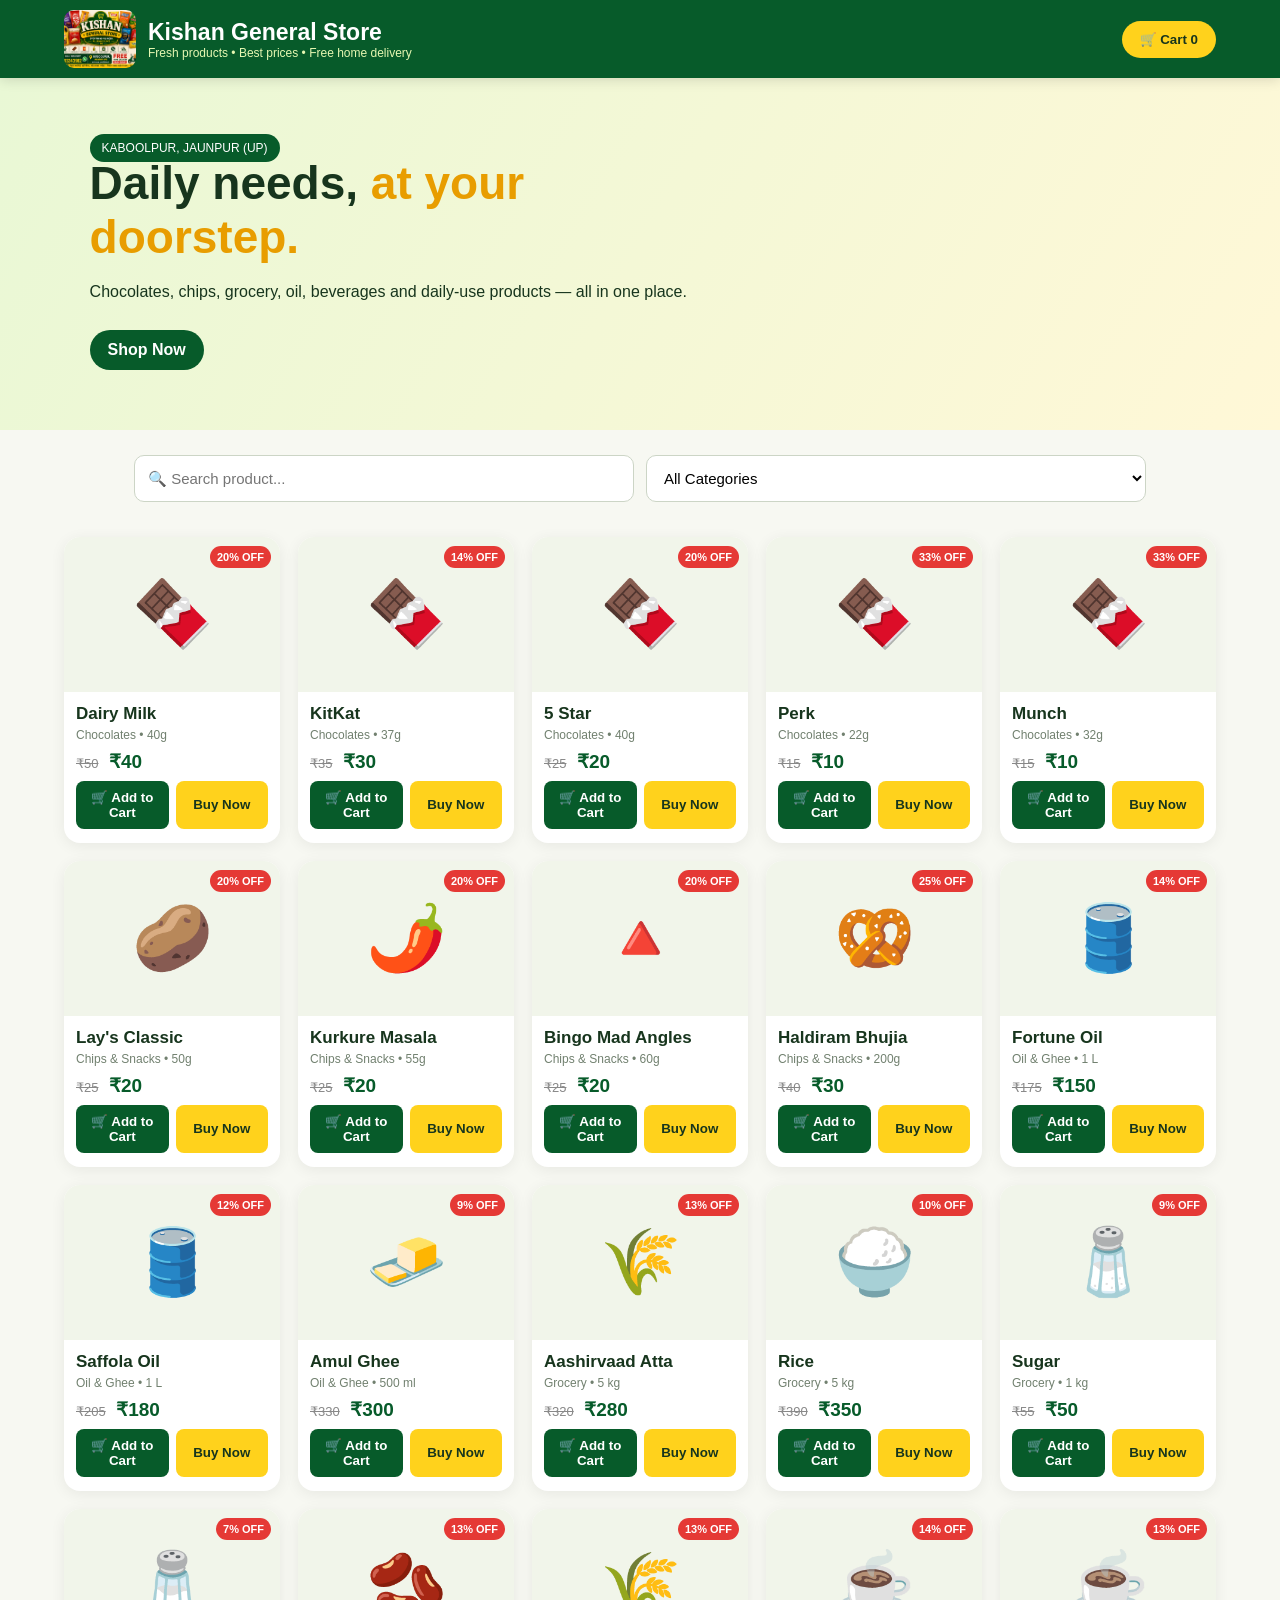
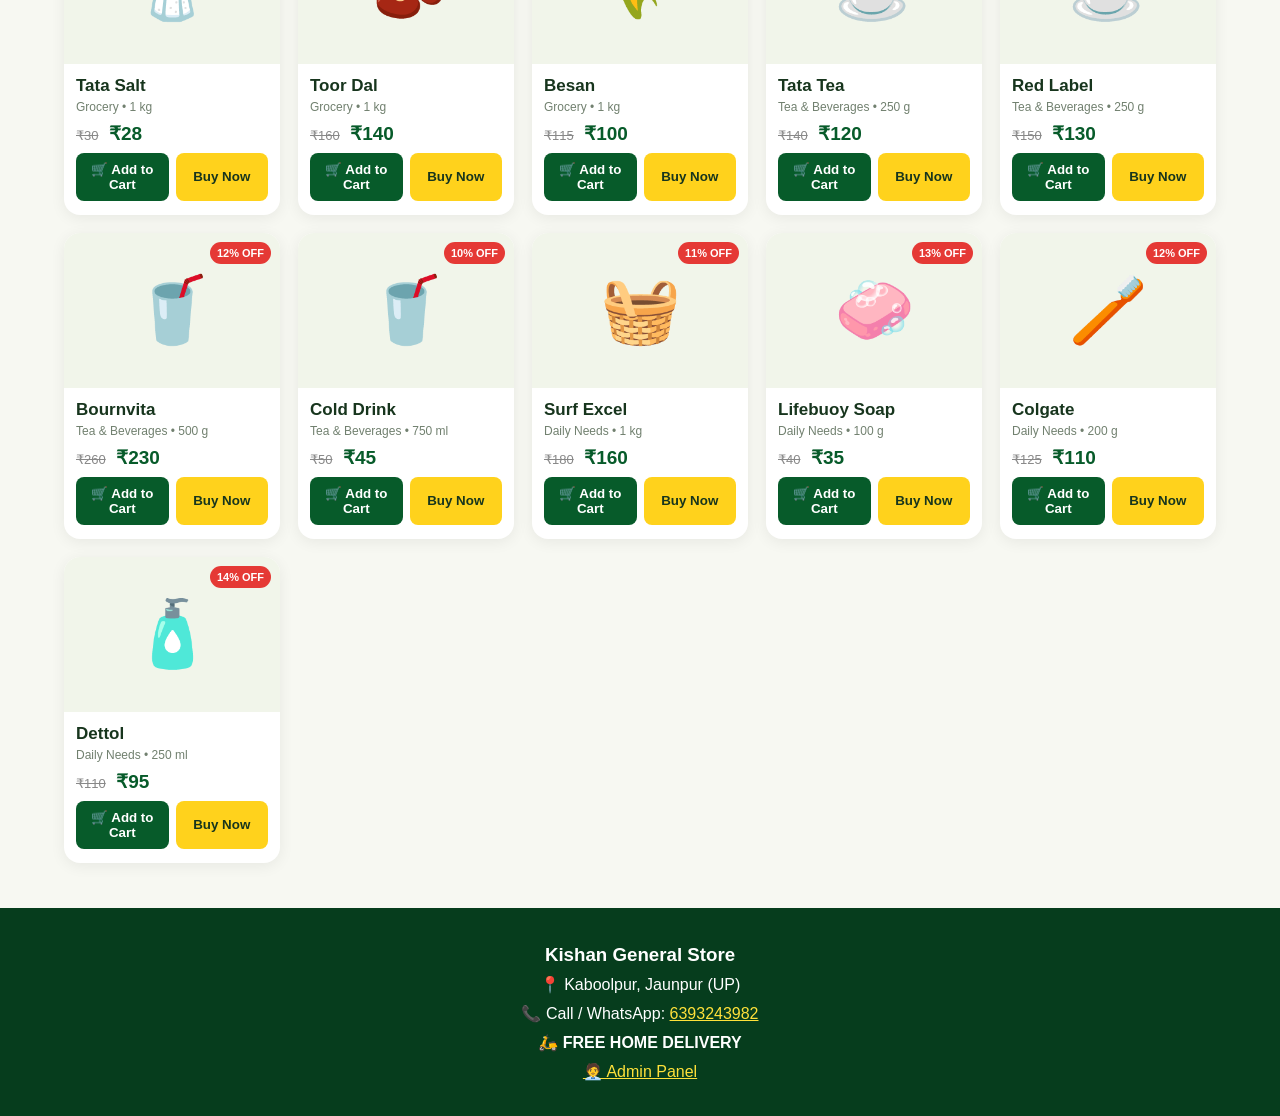
==== index.html @ 673d18b8 "Add kishan Genral store website" ====
<!DOCTYPE html>
<html lang="en">
<head>
  <meta charset="UTF-8">
  <meta name="viewport" content="width=device-width, initial-scale=1.0">
  <title>Kishan General Store</title>
  <link rel="stylesheet" href="style.css">
</head>
<body>
  <header class="header">
    <div class="brand">
      <img src="assets/logo.png" alt="Kishan General Store">
      <div>
        <h1>Kishan General Store</h1>
        <p>Fresh products • Best prices • Free home delivery</p>
      </div>
    </div>
    <button class="cart-btn" onclick="openCart()">🛒 Cart <span id="cartCount">0</span></button>
  </header>

  <section class="hero">
    <div>
      <span class="tag">KABOOLPUR, JAUNPUR (UP)</span>
      <h2>Daily needs, <span>at your doorstep.</span></h2>
      <p>Chocolates, chips, grocery, oil, beverages and daily-use products — all in one place.</p>
      <a href="#products" class="shop-btn">Shop Now</a>
    </div>
  </section>

  <section class="controls">
    <input id="search" type="search" placeholder="🔍 Search product..." oninput="renderProducts()">
    <select id="category" onchange="renderProducts()">
      <option value="all">All Categories</option>
      <option value="Chocolates">Chocolates</option>
      <option value="Chips & Snacks">Chips & Snacks</option>
      <option value="Oil & Ghee">Oil & Ghee</option>
      <option value="Grocery">Grocery</option>
      <option value="Tea & Beverages">Tea & Beverages</option>
      <option value="Daily Needs">Daily Needs</option>
    </select>
  </section>

  <main id="products" class="products"></main>

  <footer>
    <h3>Kishan General Store</h3>
    <p>📍 Kaboolpur, Jaunpur (UP)</p>
    <p>📞 Call / WhatsApp: <a href="tel:6393243982">6393243982</a></p>
    <p>🛵 <strong>FREE HOME DELIVERY</strong></p><p><a href="admin.html">🧑‍💼 Admin Panel</a></p>
  </footer>

  <div id="cartModal" class="modal">
    <div class="cart-box">
      <button class="close" onclick="closeCart()">×</button>
      <h2>🛒 Your Cart</h2>
      <div id="cartItems"></div>
      <div class="total">Total: ₹<span id="total">0</span></div>
      <button class="order-btn" onclick="orderWhatsApp()">Order on WhatsApp</button>
    </div>
  </div>

  <script src="script.js"></script>
</body>
</html>
---- style.css ----
*{box-sizing:border-box;margin:0;padding:0}
body{font-family:Arial,sans-serif;background:#f7f8f2;color:#17351d}
.header{position:sticky;top:0;z-index:10;background:#075b2a;color:#fff;display:flex;align-items:center;justify-content:space-between;padding:10px 5%;box-shadow:0 2px 12px #0002}
.brand{display:flex;align-items:center;gap:12px}.brand img{width:72px;height:58px;object-fit:cover;border-radius:10px;background:#fff}.brand h1{font-size:23px}.brand p{font-size:12px;color:#e6f7b2}
.cart-btn,.shop-btn,.order-btn{border:0;border-radius:25px;padding:11px 18px;font-weight:700;cursor:pointer}.cart-btn{background:#ffd21c;color:#17351d}
.hero{padding:60px 7%;min-height:310px;display:flex;align-items:center;background:linear-gradient(120deg,#e9f8d5,#fff8d7)}
.hero h2{font-size:46px;max-width:650px}.hero h2 span{color:#e89d00}.hero p{max-width:600px;margin:15px 0 25px;line-height:1.6}.tag{background:#075b2a;color:white;padding:7px 12px;border-radius:20px;font-size:12px}.shop-btn{display:inline-block;background:#075b2a;color:white;text-decoration:none}
.controls{display:flex;gap:12px;padding:25px 5%;justify-content:center}.controls input,.controls select{width:min(500px,45%);padding:13px;border:1px solid #ccd5c6;border-radius:10px;background:white;font-size:15px}
.products{padding:10px 5% 45px;display:grid;grid-template-columns:repeat(auto-fit,minmax(190px,1fr));gap:18px}
.card{background:#fff;border-radius:16px;overflow:hidden;box-shadow:0 3px 15px #0001;padding-bottom:14px;transition:.2s}.card:hover{transform:translateY(-4px)}.pic{height:155px;background:#f1f5ea;display:flex;align-items:center;justify-content:center;font-size:65px}.card h3{font-size:17px;padding:12px 12px 4px}.cat{padding:0 12px;color:#71806f;font-size:12px}.price{padding:8px 12px;font-size:19px;font-weight:800}.add{margin:0 12px;width:calc(100% - 24px);padding:10px;border:0;border-radius:9px;background:#075b2a;color:white;cursor:pointer;font-weight:700}
footer{background:#063d1d;color:white;text-align:center;padding:30px;line-height:1.8}footer a{color:#ffe13a}
.modal{display:none;position:fixed;inset:0;background:#0008;z-index:20;align-items:center;justify-content:center}.cart-box{background:#fff;width:min(500px,92%);max-height:85vh;overflow:auto;border-radius:18px;padding:22px;position:relative}.close{position:absolute;right:15px;top:10px;border:0;background:none;font-size:30px;cursor:pointer}.cart-row{display:flex;justify-content:space-between;gap:10px;padding:12px 0;border-bottom:1px solid #ddd}.qty button{border:1px solid #ccc;background:white;padding:3px 8px}.total{font-size:21px;font-weight:bold;margin:18px 0}.order-btn{width:100%;background:#20b95c;color:white;font-size:16px}
@media(max-width:600px){.header{padding:8px 3%}.brand h1{font-size:17px}.brand p{font-size:9px}.brand img{width:55px;height:45px}.cart-btn{padding:9px 12px}.hero{padding:40px 6%}.hero h2{font-size:34px}.controls{padding:18px 4%;}.controls input,.controls select{width:50%;font-size:13px}.products{padding:8px 4% 35px;grid-template-columns:repeat(2,1fr);gap:12px}.pic{height:120px;font-size:48px}.card h3{font-size:14px}.price{font-size:17px}}

.offer{position:absolute;top:9px;right:9px;background:#e53935;color:#fff;font-size:11px;font-weight:bold;padding:5px 7px;border-radius:12px}.pic{position:relative}.prices{padding:8px 12px}.prices del{color:#888;font-size:13px;margin-right:6px}.prices strong{font-size:19px;color:#075b2a}.actions{display:flex;gap:7px;padding:0 12px}.actions button{flex:1;padding:9px;border:0;border-radius:8px;cursor:pointer;font-weight:700}.actions .add{margin:0;width:auto}.buy{background:#ffd21c;color:#17351d}
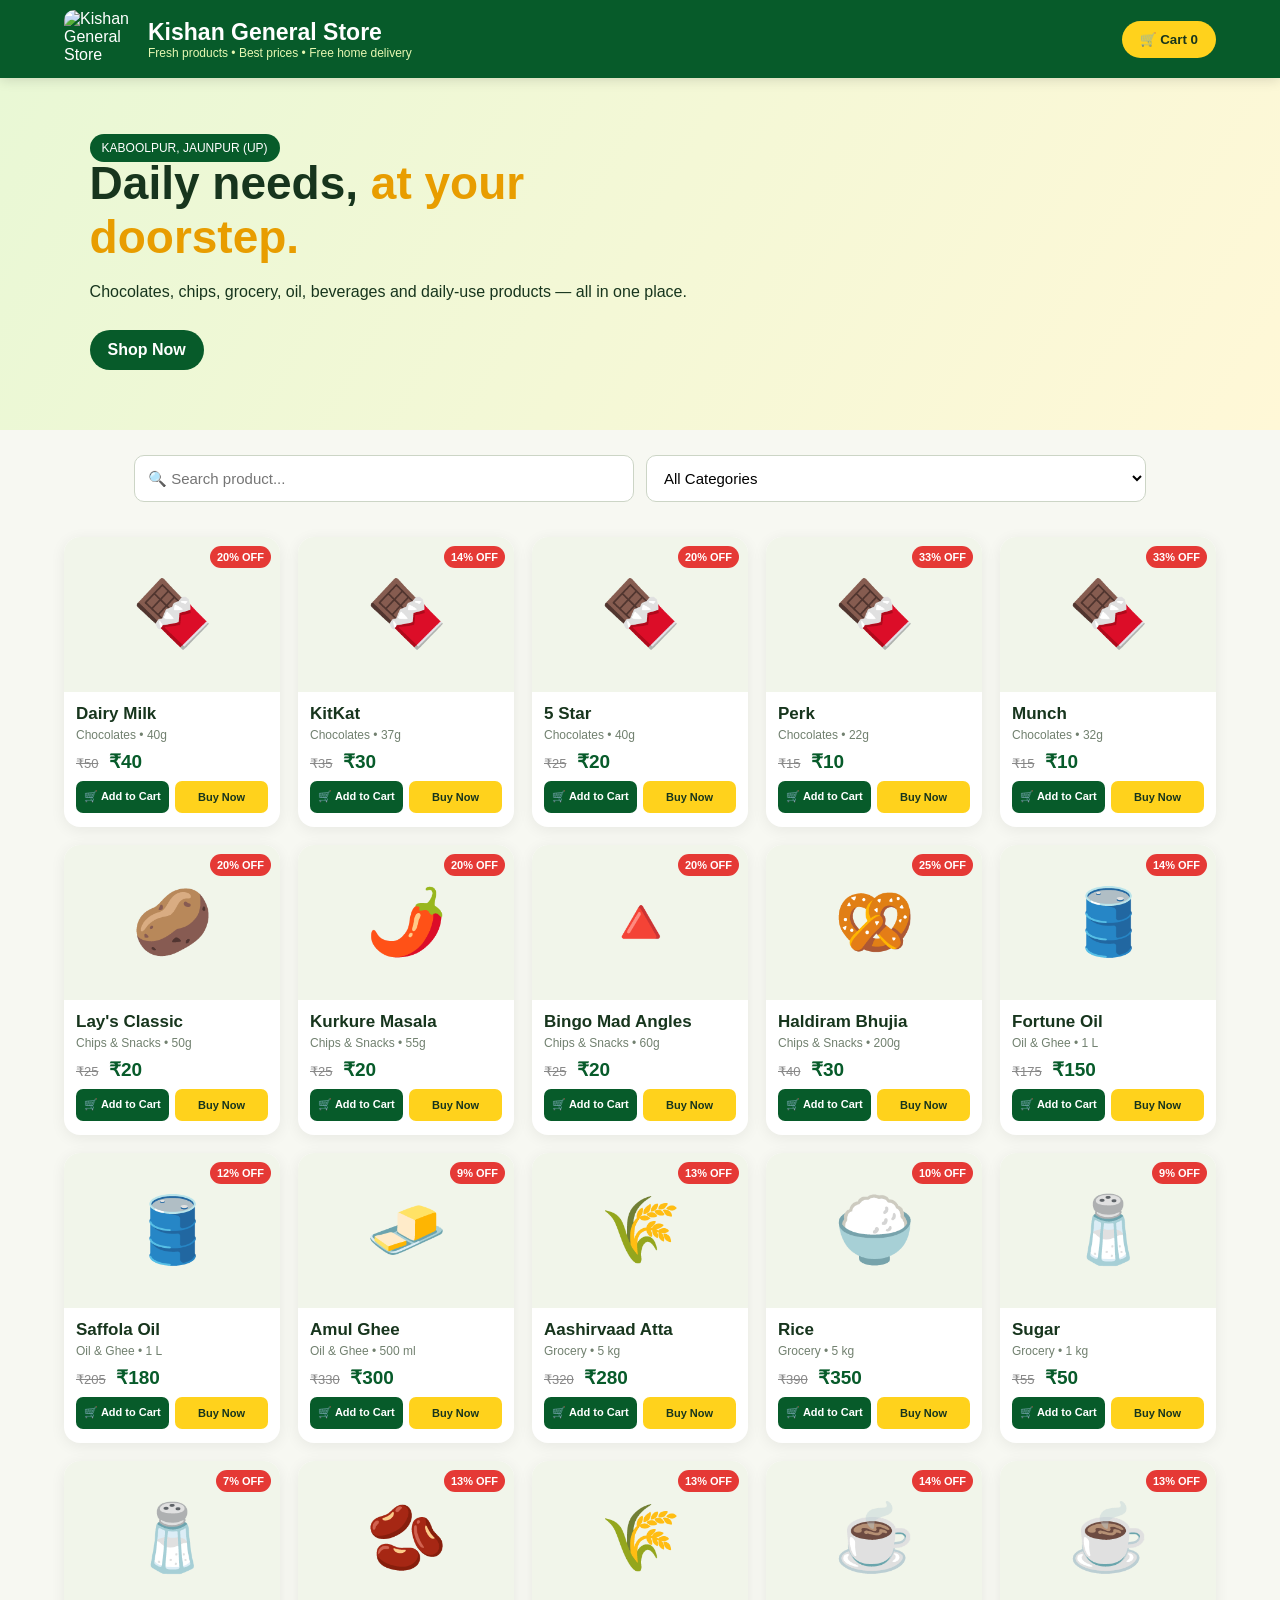
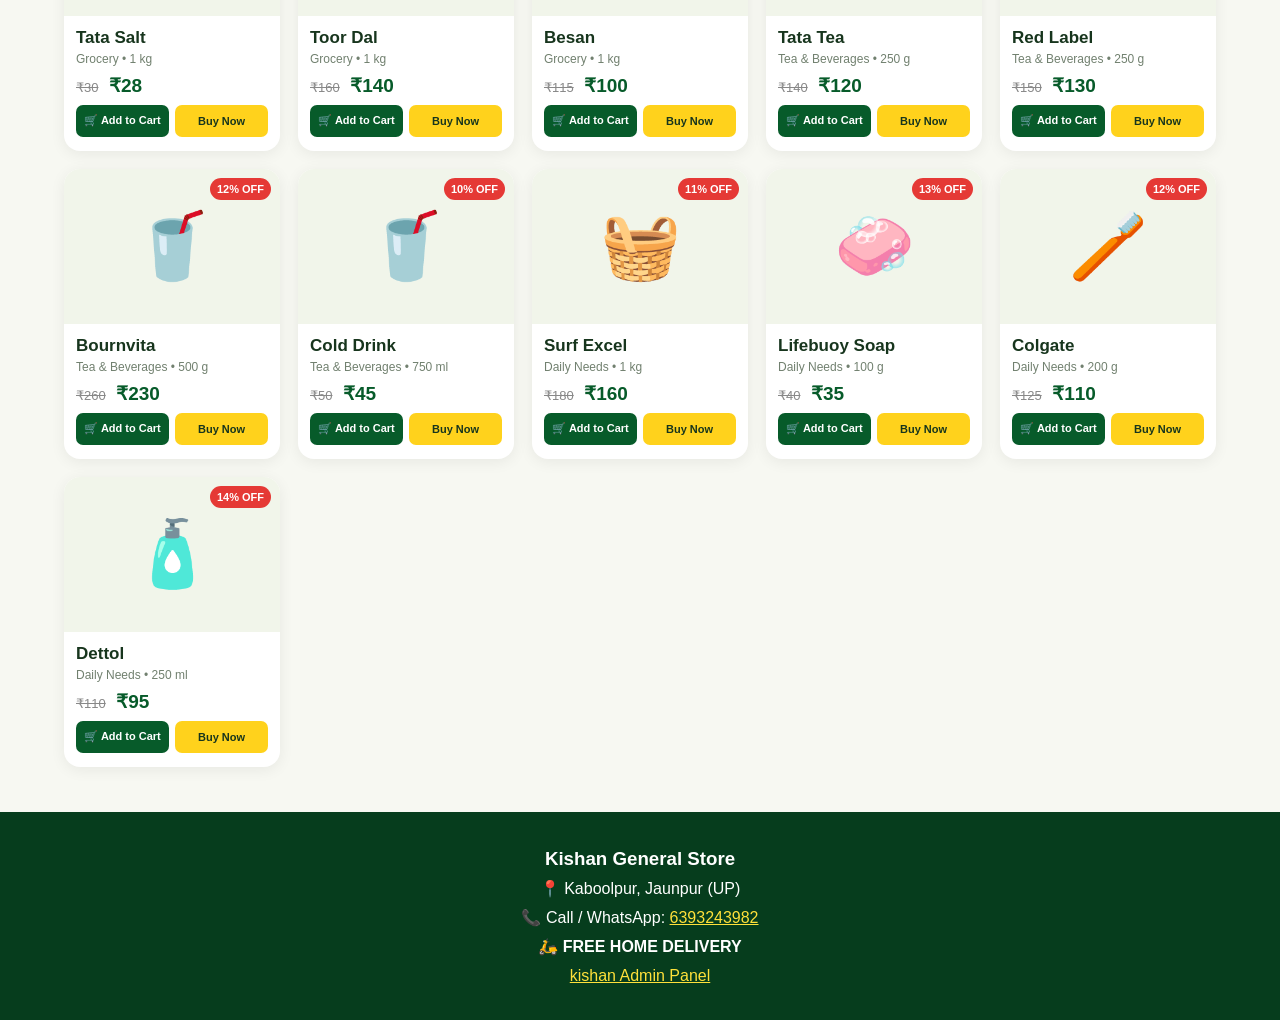
==== commit 5140dc1a: "Update store website" ====
--- a/index.html
+++ b/index.html
@@ -3,33 +3,80 @@
 <head>
   <meta charset="UTF-8">
   <meta name="viewport" content="width=device-width, initial-scale=1.0">
+
   <title>Kishan General Store</title>
-  <link rel="stylesheet" href="style.css">
+
+  <!-- CSS -->
+  <link rel="stylesheet" href="./style.css">
 </head>
+
 <body>
+
+  <!-- ================= HEADER ================= -->
   <header class="header">
+
     <div class="brand">
-      <img src="assets/logo.png" alt="Kishan General Store">
+
+      <!-- Logo -->
+      <img src="c:\Users\DELL 3300\Downloads\kishan.png" alt="Kishan General Store Logo">
+
       <div>
         <h1>Kishan General Store</h1>
         <p>Fresh products • Best prices • Free home delivery</p>
       </div>
+
     </div>
-    <button class="cart-btn" onclick="openCart()">🛒 Cart <span id="cartCount">0</span></button>
+
+    <!-- Cart Button -->
+    <button class="cart-btn" onclick="openCart()">
+      🛒 Cart <span id="cartCount">0</span>
+    </button>
+
   </header>
 
+
+  <!-- ================= HERO ================= -->
   <section class="hero">
+
     <div>
-      <span class="tag">KABOOLPUR, JAUNPUR (UP)</span>
-      <h2>Daily needs, <span>at your doorstep.</span></h2>
-      <p>Chocolates, chips, grocery, oil, beverages and daily-use products — all in one place.</p>
-      <a href="#products" class="shop-btn">Shop Now</a>
+
+      <span class="tag">
+        KABOOLPUR, JAUNPUR (UP)
+      </span>
+
+      <h2>
+        Daily needs,
+        <span>at your doorstep.</span>
+      </h2>
+
+      <p>
+        Chocolates, chips, grocery, oil, beverages and
+        daily-use products — all in one place.
+      </p>
+
+      <a href="#products" class="shop-btn">
+        Shop Now
+      </a>
+
     </div>
+
   </section>
 
+
+  <!-- ================= SEARCH & CATEGORY ================= -->
   <section class="controls">
-    <input id="search" type="search" placeholder="🔍 Search product..." oninput="renderProducts()">
-    <select id="category" onchange="renderProducts()">
+
+    <input
+      id="search"
+      type="search"
+      placeholder="🔍 Search product..."
+      oninput="renderProducts()"
+    >
+
+    <select
+      id="category"
+      onchange="renderProducts()"
+    >
       <option value="all">All Categories</option>
       <option value="Chocolates">Chocolates</option>
       <option value="Chips & Snacks">Chips & Snacks</option>
@@ -38,27 +85,80 @@
       <option value="Tea & Beverages">Tea & Beverages</option>
       <option value="Daily Needs">Daily Needs</option>
     </select>
+
   </section>
 
-  <main id="products" class="products"></main>
 
+  <!-- ================= PRODUCTS ================= -->
+  <main
+    id="products"
+    class="products">
+  </main>
+
+
+  <!-- ================= FOOTER ================= -->
   <footer>
+
     <h3>Kishan General Store</h3>
-    <p>📍 Kaboolpur, Jaunpur (UP)</p>
-    <p>📞 Call / WhatsApp: <a href="tel:6393243982">6393243982</a></p>
-    <p>🛵 <strong>FREE HOME DELIVERY</strong></p><p><a href="admin.html">🧑‍💼 Admin Panel</a></p>
+
+    <p>
+      📍 Kaboolpur, Jaunpur (UP)
+    </p>
+
+    <p>
+      📞 Call / WhatsApp:
+      <a href="tel:6393243982">
+        6393243982
+      </a>
+    </p>
+
+    <p>
+      🛵 <strong>FREE HOME DELIVERY</strong>
+    </p>
+
+    <p>
+      <a href="admin.html">
+        kishan Admin Panel
+      </a>
+    </p>
+
   </footer>
 
-  <div id="cartModal" class="modal">
+
+  <!-- ================= CART MODAL ================= -->
+  <div
+    id="cartModal"
+    class="modal">
+
     <div class="cart-box">
-      <button class="close" onclick="closeCart()">×</button>
+
+      <button
+        class="close"
+        onclick="closeCart()">
+        ×
+      </button>
+
       <h2>🛒 Your Cart</h2>
+
       <div id="cartItems"></div>
-      <div class="total">Total: ₹<span id="total">0</span></div>
-      <button class="order-btn" onclick="orderWhatsApp()">Order on WhatsApp</button>
+
+      <div class="total">
+        Total: ₹<span id="total">0</span>
+      </div>
+
+      <button
+        class="order-btn"
+        onclick="orderWhatsApp()">
+        Order on WhatsApp
+      </button>
+
     </div>
+
   </div>
 
-  <script src="script.js"></script>
+
+  <!-- ================= JAVASCRIPT ================= -->
+  <script src="./script.js"></script>
+
 </body>
-</html>
+</html>
--- a/style.css
+++ b/style.css
@@ -1,15 +1,424 @@
-*{box-sizing:border-box;margin:0;padding:0}
-body{font-family:Arial,sans-serif;background:#f7f8f2;color:#17351d}
-.header{position:sticky;top:0;z-index:10;background:#075b2a;color:#fff;display:flex;align-items:center;justify-content:space-between;padding:10px 5%;box-shadow:0 2px 12px #0002}
-.brand{display:flex;align-items:center;gap:12px}.brand img{width:72px;height:58px;object-fit:cover;border-radius:10px;background:#fff}.brand h1{font-size:23px}.brand p{font-size:12px;color:#e6f7b2}
-.cart-btn,.shop-btn,.order-btn{border:0;border-radius:25px;padding:11px 18px;font-weight:700;cursor:pointer}.cart-btn{background:#ffd21c;color:#17351d}
-.hero{padding:60px 7%;min-height:310px;display:flex;align-items:center;background:linear-gradient(120deg,#e9f8d5,#fff8d7)}
-.hero h2{font-size:46px;max-width:650px}.hero h2 span{color:#e89d00}.hero p{max-width:600px;margin:15px 0 25px;line-height:1.6}.tag{background:#075b2a;color:white;padding:7px 12px;border-radius:20px;font-size:12px}.shop-btn{display:inline-block;background:#075b2a;color:white;text-decoration:none}
-.controls{display:flex;gap:12px;padding:25px 5%;justify-content:center}.controls input,.controls select{width:min(500px,45%);padding:13px;border:1px solid #ccd5c6;border-radius:10px;background:white;font-size:15px}
-.products{padding:10px 5% 45px;display:grid;grid-template-columns:repeat(auto-fit,minmax(190px,1fr));gap:18px}
-.card{background:#fff;border-radius:16px;overflow:hidden;box-shadow:0 3px 15px #0001;padding-bottom:14px;transition:.2s}.card:hover{transform:translateY(-4px)}.pic{height:155px;background:#f1f5ea;display:flex;align-items:center;justify-content:center;font-size:65px}.card h3{font-size:17px;padding:12px 12px 4px}.cat{padding:0 12px;color:#71806f;font-size:12px}.price{padding:8px 12px;font-size:19px;font-weight:800}.add{margin:0 12px;width:calc(100% - 24px);padding:10px;border:0;border-radius:9px;background:#075b2a;color:white;cursor:pointer;font-weight:700}
-footer{background:#063d1d;color:white;text-align:center;padding:30px;line-height:1.8}footer a{color:#ffe13a}
-.modal{display:none;position:fixed;inset:0;background:#0008;z-index:20;align-items:center;justify-content:center}.cart-box{background:#fff;width:min(500px,92%);max-height:85vh;overflow:auto;border-radius:18px;padding:22px;position:relative}.close{position:absolute;right:15px;top:10px;border:0;background:none;font-size:30px;cursor:pointer}.cart-row{display:flex;justify-content:space-between;gap:10px;padding:12px 0;border-bottom:1px solid #ddd}.qty button{border:1px solid #ccc;background:white;padding:3px 8px}.total{font-size:21px;font-weight:bold;margin:18px 0}.order-btn{width:100%;background:#20b95c;color:white;font-size:16px}
-@media(max-width:600px){.header{padding:8px 3%}.brand h1{font-size:17px}.brand p{font-size:9px}.brand img{width:55px;height:45px}.cart-btn{padding:9px 12px}.hero{padding:40px 6%}.hero h2{font-size:34px}.controls{padding:18px 4%;}.controls input,.controls select{width:50%;font-size:13px}.products{padding:8px 4% 35px;grid-template-columns:repeat(2,1fr);gap:12px}.pic{height:120px;font-size:48px}.card h3{font-size:14px}.price{font-size:17px}}
-
-.offer{position:absolute;top:9px;right:9px;background:#e53935;color:#fff;font-size:11px;font-weight:bold;padding:5px 7px;border-radius:12px}.pic{position:relative}.prices{padding:8px 12px}.prices del{color:#888;font-size:13px;margin-right:6px}.prices strong{font-size:19px;color:#075b2a}.actions{display:flex;gap:7px;padding:0 12px}.actions button{flex:1;padding:9px;border:0;border-radius:8px;cursor:pointer;font-weight:700}.actions .add{margin:0;width:auto}.buy{background:#ffd21c;color:#17351d}
+*{
+  box-sizing:border-box;
+  margin:0;
+  padding:0;
+}
+
+body{
+  font-family:Arial,sans-serif;
+  background:#f7f8f2;
+  color:#17351d;
+}
+
+/* ================= HEADER ================= */
+
+.header{
+  position:sticky;
+  top:0;
+  z-index:10;
+  background:#075b2a;
+  color:#fff;
+  display:flex;
+  align-items:center;
+  justify-content:space-between;
+  padding:10px 5%;
+  box-shadow:0 2px 12px #0002;
+}
+
+.brand{
+  display:flex;
+  align-items:center;
+  gap:12px;
+}
+
+.brand img{
+  width:72px;
+  height:58px;
+  object-fit:contain;
+  border-radius:10px;
+  
+}
+
+.brand h1{
+  font-size:23px;
+}
+
+.brand p{
+  font-size:12px;
+  color:#e6f7b2;
+}
+
+.cart-btn,
+.shop-btn,
+.order-btn{
+  border:0;
+  border-radius:25px;
+  padding:11px 18px;
+  font-weight:700;
+  cursor:pointer;
+}
+
+.cart-btn{
+  background:#ffd21c;
+  color:#17351d;
+}
+
+/* ================= HERO ================= */
+
+.hero{
+  padding:60px 7%;
+  min-height:310px;
+  display:flex;
+  align-items:center;
+  background:linear-gradient(120deg,#e9f8d5,#fff8d7);
+}
+
+.hero h2{
+  font-size:46px;
+  max-width:650px;
+}
+
+.hero h2 span{
+  color:#e89d00;
+}
+
+.hero p{
+  max-width:600px;
+  margin:15px 0 25px;
+  line-height:1.6;
+}
+
+.tag{
+  background:#075b2a;
+  color:white;
+  padding:7px 12px;
+  border-radius:20px;
+  font-size:12px;
+}
+
+.shop-btn{
+  display:inline-block;
+  background:#075b2a;
+  color:white;
+  text-decoration:none;
+}
+
+/* ================= SEARCH ================= */
+
+.controls{
+  display:flex;
+  gap:12px;
+  padding:25px 5%;
+  justify-content:center;
+}
+
+.controls input,
+.controls select{
+  width:min(500px,45%);
+  padding:13px;
+  border:1px solid #ccd5c6;
+  border-radius:10px;
+  background:white;
+  font-size:15px;
+}
+
+/* ================= PRODUCTS ================= */
+
+.products{
+  padding:10px 5% 45px;
+  display:grid;
+  grid-template-columns:repeat(auto-fit,minmax(190px,1fr));
+  gap:18px;
+}
+
+.card{
+  background:#fff;
+  border-radius:16px;
+  overflow:hidden;
+  box-shadow:0 3px 15px #0001;
+  padding-bottom:14px;
+  transition:.2s;
+}
+
+.card:hover{
+  transform:translateY(-4px);
+}
+
+.pic{
+  height:155px;
+  background:#f1f5ea;
+  display:flex;
+  align-items:center;
+  justify-content:center;
+  font-size:65px;
+  position:relative;
+}
+
+.card h3{
+  font-size:17px;
+  padding:12px 12px 4px;
+}
+
+.cat{
+  padding:0 12px;
+  color:#71806f;
+  font-size:12px;
+}
+
+/* ================= PRICE ================= */
+
+.prices{
+  padding:8px 12px;
+}
+
+.prices del{
+  color:#888;
+  font-size:13px;
+  margin-right:6px;
+}
+
+.prices strong{
+  font-size:19px;
+  color:#075b2a;
+}
+
+/* ================= OFFER ================= */
+
+.offer{
+  position:absolute;
+  top:9px;
+  right:9px;
+  background:#e53935;
+  color:#fff;
+  font-size:11px;
+  font-weight:bold;
+  padding:5px 7px;
+  border-radius:12px;
+}
+
+/* ================= BUTTONS ================= */
+
+.actions{
+  display:flex;
+  gap:6px;
+  padding:0 12px;
+}
+
+/* Small Add to Cart / Buy Now buttons */
+
+.actions button{
+  flex:1;
+  height:32px;
+  padding:0 5px;
+  border:none;
+  border-radius:7px;
+  cursor:pointer;
+  font-size:11px;
+  font-weight:700;
+  white-space:nowrap;
+}
+
+/* Add to Cart */
+
+.actions .add{
+  margin:0;
+  width:auto;
+  background:#075b2a;
+  color:white;
+}
+
+/* Buy Now */
+
+.actions .buy{
+  background:#ffd21c;
+  color:#17351d;
+}
+
+/* Hover */
+
+.actions button:hover{
+  opacity:.88;
+}
+
+/* ================= FOOTER ================= */
+
+footer{
+  background:#063d1d;
+  color:white;
+  text-align:center;
+  padding:30px;
+  line-height:1.8;
+}
+
+footer a{
+  color:#ffe13a;
+}
+
+/* ================= CART ================= */
+
+.modal{
+  display:none;
+  position:fixed;
+  inset:0;
+  background:#0008;
+  z-index:20;
+  align-items:center;
+  justify-content:center;
+}
+
+.cart-box{
+  background:#fff;
+  width:min(500px,92%);
+  max-height:85vh;
+  overflow:auto;
+  border-radius:18px;
+  padding:22px;
+  position:relative;
+}
+
+.close{
+  position:absolute;
+  right:15px;
+  top:10px;
+  border:0;
+  background:none;
+  font-size:30px;
+  cursor:pointer;
+}
+
+.cart-row{
+  display:flex;
+  justify-content:space-between;
+  gap:10px;
+  padding:12px 0;
+  border-bottom:1px solid #ddd;
+}
+
+.qty button{
+  border:1px solid #ccc;
+  background:white;
+  padding:3px 8px;
+}
+
+.total{
+  font-size:21px;
+  font-weight:bold;
+  margin:18px 0;
+}
+
+.order-btn{
+  width:100%;
+  background:#20b95c;
+  color:white;
+  font-size:16px;
+}
+
+/* ================= MOBILE ================= */
+
+@media(max-width:600px){
+
+  .header{
+    padding:8px 3%;
+  }
+
+  .brand{
+    gap:7px;
+  }
+
+  .brand h1{
+    font-size:17px;
+  }
+
+  .brand p{
+    font-size:9px;
+  }
+
+  .brand img{
+    width:55px;
+    height:45px;
+  }
+
+  .cart-btn{
+    padding:9px 12px;
+    font-size:12px;
+  }
+
+  /* Hero */
+
+  .hero{
+    padding:40px 6%;
+  }
+
+  .hero h2{
+    font-size:34px;
+  }
+
+  /* Search */
+
+  .controls{
+    padding:18px 4%;
+  }
+
+  .controls input,
+  .controls select{
+    width:50%;
+    font-size:13px;
+  }
+
+  /* Product grid */
+
+  .products{
+    padding:8px 4% 35px;
+    grid-template-columns:repeat(2,1fr);
+    gap:12px;
+  }
+
+  .pic{
+    height:120px;
+    font-size:48px;
+  }
+
+  .card h3{
+    font-size:14px;
+  }
+
+  .cat{
+    font-size:10px;
+    padding:0 8px;
+  }
+
+  .prices{
+    padding:6px 8px;
+  }
+
+  .prices del{
+    font-size:11px;
+  }
+
+  .prices strong{
+    font-size:16px;
+  }
+
+  /* Mobile Buttons */
+
+  .actions{
+    gap:4px;
+    padding:0 8px;
+  }
+
+  .actions button{
+    height:29px;
+    padding:0 3px;
+    font-size:9px;
+    border-radius:6px;
+  }
+
+  /* Offer */
+
+  .offer{
+    top:7px;
+    right:7px;
+    font-size:9px;
+    padding:4px 6px;
+  }
+}
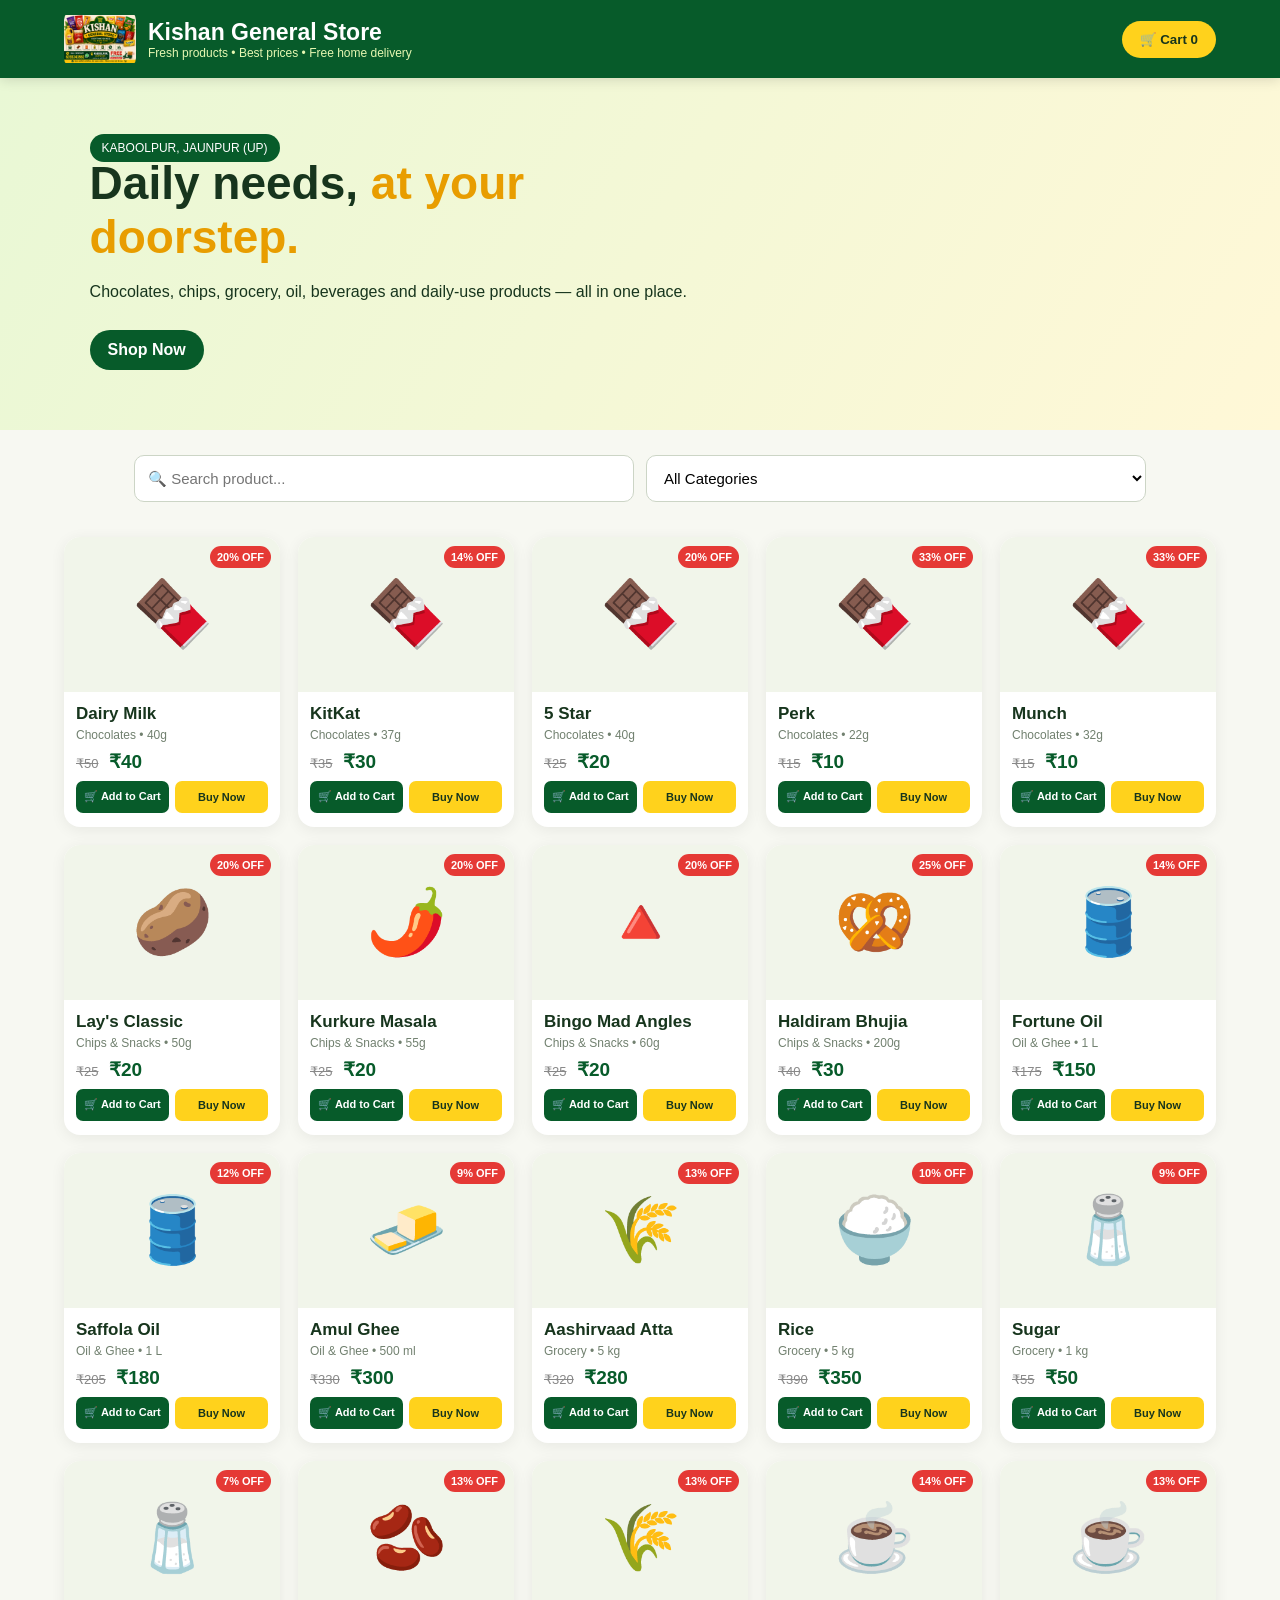
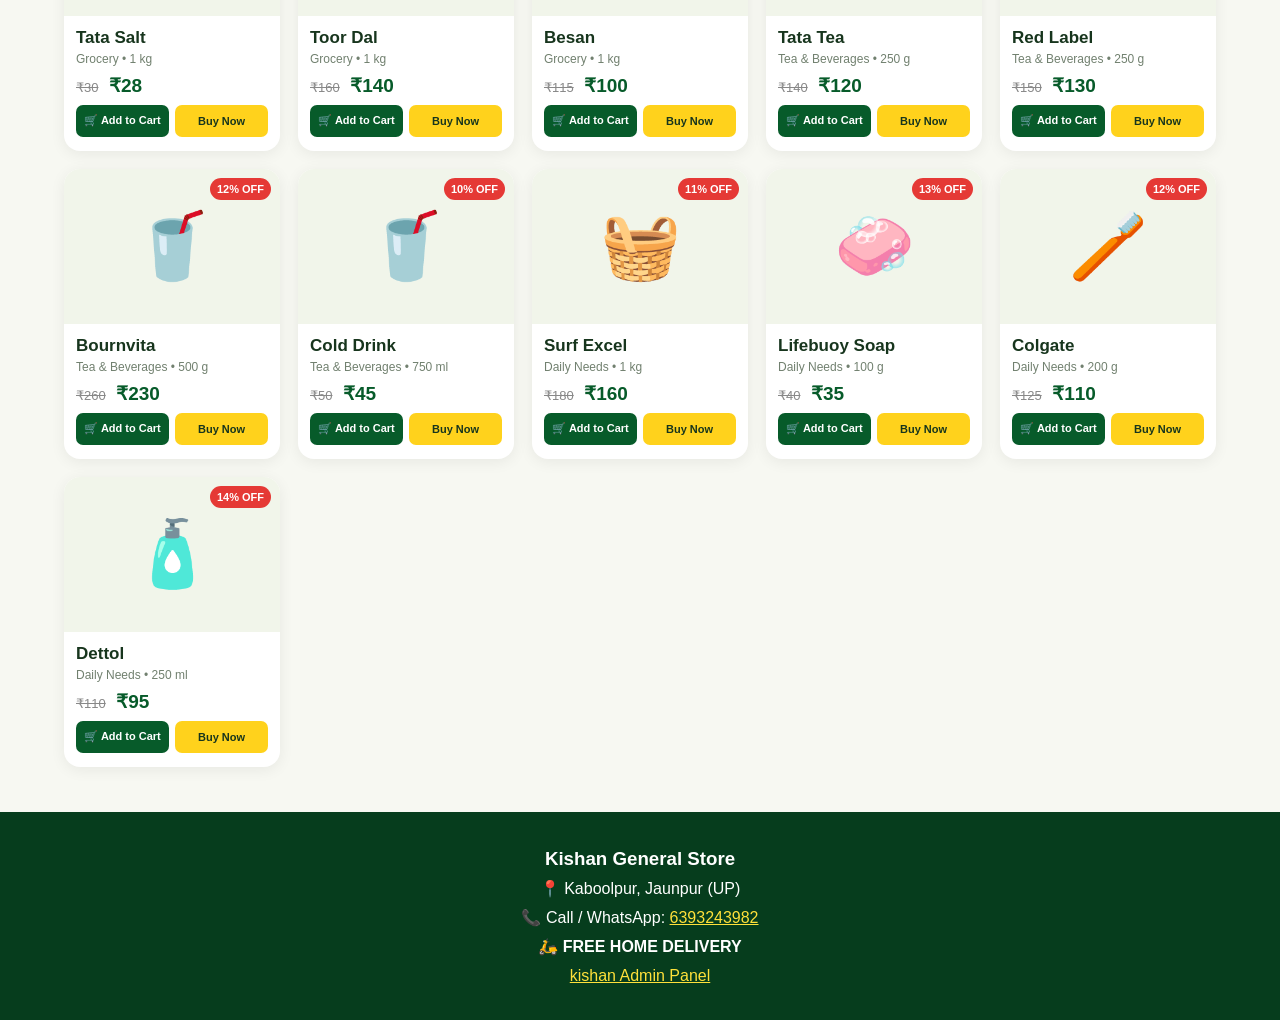
==== commit 4181867a: "Update store website" ====
--- a/index.html
+++ b/index.html
@@ -18,7 +18,7 @@
     <div class="brand">
 
       <!-- Logo -->
-      <img src="c:\Users\DELL 3300\Downloads\kishan.png" alt="Kishan General Store Logo">
+      <img src="./assets/logo.png" alt="Kishan General Store Logo">
 
       <div>
         <h1>Kishan General Store</h1>
